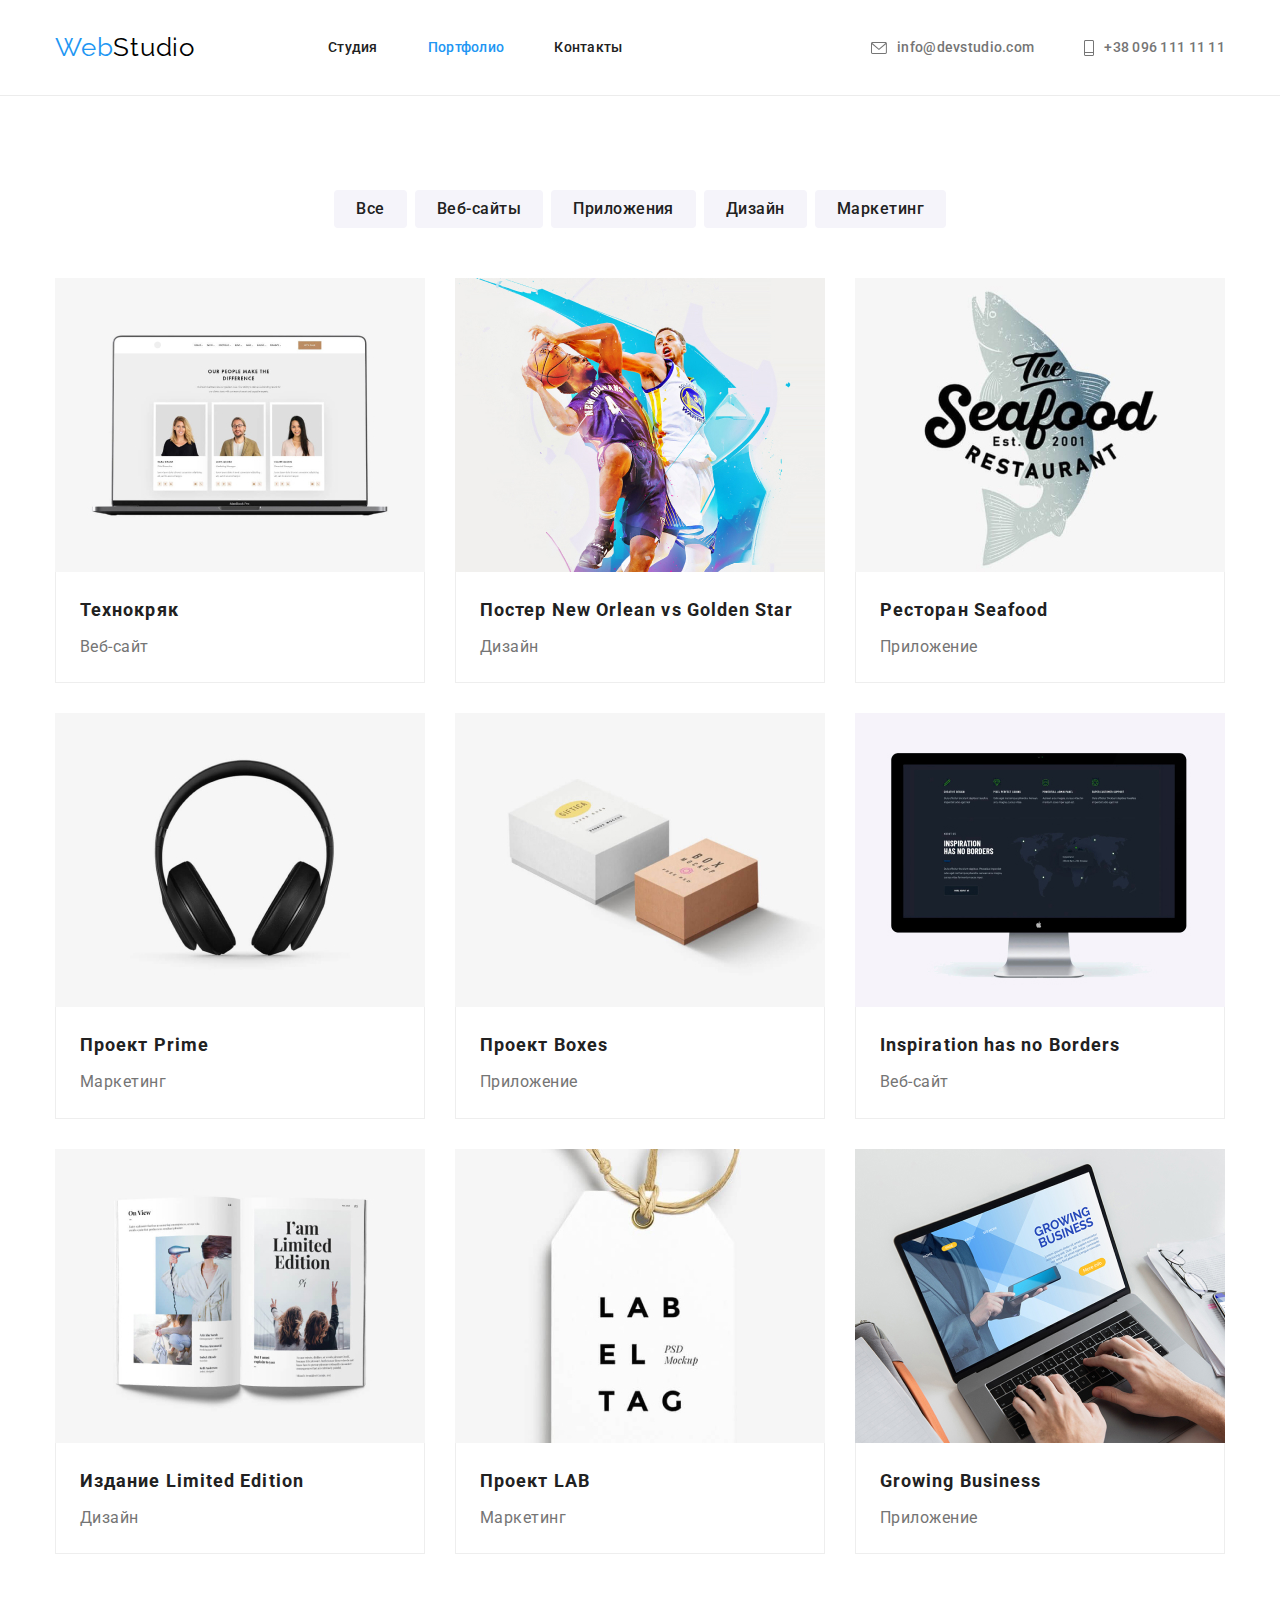
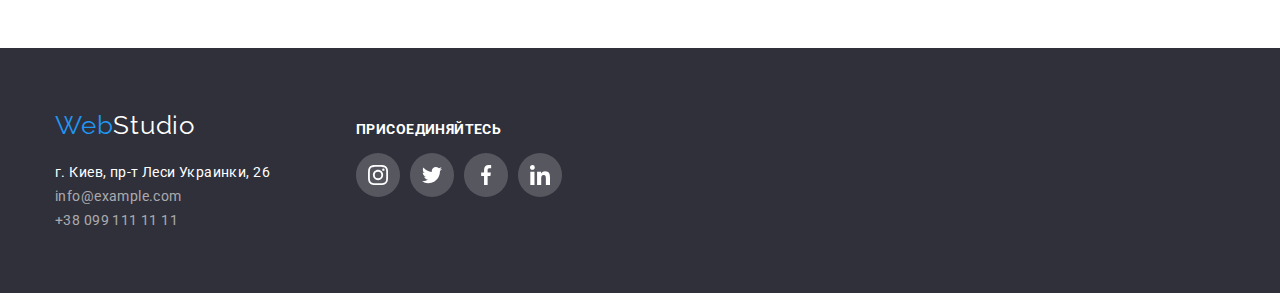
==== portfolio.html @ 1cca9ac5 "modal" ====
<!DOCTYPE html>
<html lang="ru">
    <head>
        <meta charset="utf-8"/>
        <meta name="description" content="Эффективные решения для вашего бизнеса"/>
        <title>Web Studio</title>
        <link rel="preconnect" href="https://fonts.googleapis.com">
        <link rel="preconnect" href="https://fonts.gstatic.com" crossorigin>
        <link href="https://fonts.googleapis.com/css2?family=Raleway:wght@700&family=Roboto:wght@400;500;700;900&display=swap" rel="stylesheet">
        <link rel="stylesheet" href="https://cdnjs.cloudflare.com/ajax/libs/modern-normalize/1.1.0/modern-normalize.min.css">
        <link rel="stylesheet" href="./css/style.css">
    </head>

    <body class="body">
      <!-- Шапка сторінки -->
      <header class="page-header"> 
        <div class="container main-nav">
        <a href="/index.html"class="logo link">Web<span class="black-color">Studio</span></a>  
        <nav> 
          <ul class="site-nav list">
            <li class="item"><a href="./index.html" class="link">Студия</a></li>
            <li class="item"><a href="./portfolio.html" class="link current">Портфолио</a></li>
            <li class="item"><a href=""class="link">Контакты</a></li>
          </ul>
        </nav>
        <ul class="header-info list"> 
            <li class="item">
                <a href="mailto:info@devstudio.com" class="info-link link">
                  <svg class="item-icon" width="16px" height="12px">
                  <use href="./img/sprite.svg#icon-mail"></use>   
                </svg><span>info@devstudio.com</span></a>
            </li>

            <li class="item">
                <a href="tel:+380961111111" class="info-link link">
                  <svg class="item-icon" width="10px" height="16px">
                  <use href="./img/sprite.svg#icon-phone"></use>   
                </svg><span>+38 096 111 11 11</span></a>
            </li>
        </ul>  
      </div>
    </header>
      
      <!-- Унікальний контент сторінки -->
      <main>
        
        <section class="portfolio-section"> 
        <div class="container">
          <ul class="portfolio-nav list">
            <li class="nav-button"><button type="button" class="secondary-button">Все</button></li>
            <li class="nav-button"><button type="button" class="secondary-button">Веб-сайты</button></li>
            <li class="nav-button"><button type="button" class="secondary-button">Приложения</button></li>
            <li class="nav-button"><button type="button" class="secondary-button">Дизайн</button></li>
            <li class="nav-button"><button type="button" class="secondary-button">Маркетинг</button></li>
        </ul>

        <ul class="portfolio-items list">
          <li class="portfolio-card">
            <a href="" class="portfolio-link">
              <img src="./img/techno.jpg" alt="открытый ноутбук, на экране которого изображен сайт" width="370" height="294">
             <div class="card-text">
              <h2 class="item-name">Технокряк</h3>
              <p class="item-description">Веб-сайт</p>
            </div>
            </a>
              
          </li>

          <li class="portfolio-card">
            <a href="" class="portfolio-link">
              <img src="./img/poster.jpg" alt="постер, на котором два человека в спортивной форме борются за баскетбольный мяч" width="370" height="294">
              <div class="card-text">
                <h2 class="item-name">Постер<span lang="en"> New Orlean vs Golden Star</span></h3>
                <p class="item-description">Дизайн</p>
            </div>
            </a> 
          </li>

          <li class="portfolio-card">
            <a href="" class="portfolio-link">
              <img src="./img/restaurant.jpg" alt="логотип ресторана морской пищи в форме надписи на фоне рыбы" width="370" height="294">
              <div class="card-text">
                <h2 class="item-name">Ресторан<span lang="en"> Seafood</span></h3>
                <p class="item-description">Приложение</p>
              </div>
            </a>
          </li>

          <li class="portfolio-card">
            <a href="" class="portfolio-link">
              <img src="./img/headset.jpg" alt="большие черные наушники" width="370" height="294">
              <div class="card-text">
                <h2 class="item-name">Проект<span lang="en"> Prime</span></h3>
                <p class="item-description">Маркетинг</p>
            </div>
            </a>
          </li>

          <li class="portfolio-card">
            <a href="" class="portfolio-link">
              <img src="./img/boxes.jpg" alt="две коробки, одна большая в белом цвете, вторая меньше коричневая" width="370" height="294">
              <div class="card-text">
                <h2 class="item-name">Проект<span lang="en"> Boxes</span></h3>
                <p class="item-description">Приложение</p>
            </div>
            </a>
          </li>

          <li class="portfolio-card">
            <a href="" class="portfolio-link">
              <img src="./img/web-computer.jpg" alt="монитор компьютера, на котором запечатлен сайт на темном фоне" width="370" height="294">
              <div class="card-text">
                <h2 class="item-name"><span lang="en">Inspiration has no Borders</span></h3>
                <p class="item-description">Веб-сайт</p>
            </div>
            </a>
          </li>

          <li class="portfolio-card">
            <a href="" class="portfolio-link">
              <img src="./img/book.jpg" alt="книга, иллюстрированная картинками и текстом" width="370" height="294">
              <div class="card-text">
                <h2 class="item-name">Издание<span lang="en"> Limited Edition</span></h3>
                <p class="item-description">Дизайн</p>
            </div>
            </a> 
          </li>

          <li class="portfolio-card">
            <a href="" class="portfolio-link">
              <img src="./img/label.jpg" alt="белый брелок с надписью" width="370" height="294">
              <div class="card-text">
                <h2 class="item-name">Проект<span lang="en"> LAB</span></h3>
                <p class="item-description">Маркетинг</p>
            </div>
            </a>  
          </li>

          <li class="portfolio-card">
            <a href="" class="portfolio-link">
              <img src="./img/laptop.jpg" alt="открытый ноутбук, на котором человеческие руки печатают" width="370" height="294">
              <div class="card-text">
                <h2 class="item-name"><span lang="en">Growing Business</span></h3>
                <p class="item-description">Приложение</p>
            </div>
            </a>
          </li>
      </ul> 
    </div>
   </section>
    </main>

         <!--Підвал сторінки -->
         <footer class="footer">
          <div class="container footer-container">
            <div class="address-container"> 
              <a href="/index.html"class="logo link">Web<span class="white-color">Studio</span></a>
             <address>
                <ul class="address list">
                    <li><a href=""class="physical-address link">г. Киев, пр-т Леси Украинки, 26</a></li> 
                    <li><a href="info@example.com" class="info link">info@example.com</a></li>
                    <li><a href="tel:+380991111111" class="info link">+38 099 111 11 11</a></li>  
                </ul>
             </address>
            </div>
             
             <div class="join container">
               <h3 class="join-title">Присоединяйтесь</h3>
               <ul class="join-icon-list">
                 <li class="join-icon-item">
                   <a href="" class="join-icon-item">
                     <svg width="20px" height="20px">
                       <use href="./img/sprite.svg#icon-instagram"></use>   
                     </svg>
                   </a>
                  </li>
   
                  <li class="join-icon-item">
                    <a href="" class="join-icon-item">
                     <svg  width="20px" height="20px">
                       <use href="./img/sprite.svg#icon-twitter"></use>   
                     </svg>
                    </a>
                  </li>
   
                  <li class="join-icon-item">
                    <a href="" class="join-icon-item">
                     <svg width="20px" height="20px">
                       <use href="./img/sprite.svg#icon-facebook"></use>   
                     </svg>
                    </a>
                  </li>
   
                  <li class="join-icon-item">
                    <a href="" class="join-icon-item"> 
                     <svg width="20px" height="20px">
                       <use href="./img/sprite.svg#icon-linkedin"></use>   
                     </svg>
                    </a>
                  </li>
                </ul>  
               </li>
               </ul>
              </div>

          </div>

      </footer>

 </body>
  
</html>
---- css/style.css ----
:root {
    --primary-text-color: #212121;
    --paragraph-text-color: #757575;
    --accent-color: #2196F3;
    --body-background-color: #FFFFFF;
    --logo-black-color: #000000;
    --footor-background-color: #2F303A;
    --team-background-color: #F5F4FA;
    --footer-info-color: rgba(255, 255, 255, 0.6);
    --primary-button-shadow: 0px 4px 4px rgba(0, 0, 0, 0.15);
    --team-card-shadow: 0px 1px 3px rgba(0, 0, 0, 0.12), 0px 1px 1px rgba(0, 0, 0, 0.14), 0px 2px 1px rgba(0, 0, 0, 0.2);
    --portfolio-card-shadow: 0px 1px 1px rgba(0, 0, 0, 0.12), 0px 4px 4px rgba(0, 0, 0, 0.06), 1px 4px 6px rgba(0, 0, 0, 0.16);
    --secondary-button-shadow: 0px 3px 1px rgba(0, 0, 0, 0.1), 0px 1px 2px rgba(0, 0, 0, 0.08), 0px 2px 2px rgba(0, 0, 0, 0.12);
    --card-border-color: 1px solid #EEEEEE;
    --icon-color: #AFB1B8;
    --icon-background-color: rgba(255, 255, 255, 0.1);
    --header-border-color: 1px solid #ECECEC;
}

*, 
*::before,
*::after {
    box-sizing: border-box;
}

.body {
    background-color: var(--body-background-color);
    color: var(--primary-text-color);
    font-family: 'Roboto', 'Arial', sans-serif;
 }
 .container {
     width: 1200px;
     padding-left: 15px;
     padding-right: 15px;
     margin: 0 auto;
 }
 .list {
     list-style: none;
     margin-top: 0;
     margin-bottom: 0;
 }
 .link {
     text-decoration: none;
 }
 /* Шапка сторінки */
 
 /* Лого хедер */
 .page-header {
    border-bottom: var(--header-border-color);
 }
 .page-header .main-nav {
     display: flex;
     align-items: center;
     padding-top: 32px;
     padding-bottom: 32px;
 }
 .logo {
     color: var(--accent-color);
     font-family: 'Raleway', 'Arial', sans-serif;
     font-size: 26px;
     line-height: 1.2;
     letter-spacing: 0.03em;  
 }
 .logo .black-color {
     color: var(--logo-black-color);  
     display: inline-block; 
 }
 .logo:hover,
 .logo:focus {
     color: var(--accent-color);
 }
 
 /* Навігація */
 .site-nav {
     font-weight: 500;
     font-size: 14px;
     line-height: 1.1;
     letter-spacing: 0.02em;
 
     display: flex;
     margin-left: 93px;
 }
 .site-nav .item:not(:last-child),
 .header-info .item:not(:last-child){
     margin-right: 50px;
 }
 .site-nav .link {
     color: var(--primary-text-color);
     display: block;
 }
 .site-nav .link:hover,
 .site-nav .link:focus {
     color: var(--accent-color);
 }
 .site-nav .link.current{
     color: var(--accent-color);
 }
 .header-info {
     font-weight: 500;
     font-size: 14px;
     line-height: 1.1;
     letter-spacing: 0.02em;
 
     padding: 0;
     margin-left: auto;
     display: flex;
     align-items: center;
 }
 .info-link {
     color: var(--paragraph-text-color);
     display: flex;
     align-items: center;
 }
 .info-link:hover,
 .info-link:focus {
     color: var(--accent-color);
 }
 .item {
     color: var(--paragraph-text-color);
     display: flex;
     align-items: center;
 }
 .item:hover,
 .item-focus {
     color: var(--accent-color);
 }
 .item-icon {
  fill: currentColor;
  margin-right: 10px;
 }
 
 /* Унікальний контент сторінки */
 
 /* Секція перша */
 
 .main-section {
     background-color: var(--footor-background-color);
     color: var(--body-background-color);
     margin-top: 0;
     padding: 200px 0;
     text-align: center;
 
     background-image: linear-gradient(
        to right, 
        rgba(47, 48, 58, 0.4),
        rgba(47, 48, 58, 0.4)
      ),
        url(../img/hero.jpg);
    
     background-repeat: no-repeat;
     background-position: center;
     background-size: 1600px;
 }
 .main-title {
     font-weight: 900;
     font-size: 44px;
     line-height: 1.2;
     letter-spacing: 0.06em;
     text-transform: uppercase;
     
     margin: 0 auto 30px auto;
     width: 696px;
 }
 /* Кнопка */
 .primary-button {
     background-color: var(--accent-color);
     color: var(--body-background-color);
     font-family: inherit;
     font-size: 16px;
     line-height: 1.9;
     letter-spacing: 0.06em;
 
     box-shadow: var(--primary-button-shadow);
     border: none;
     border-radius: 4px; 
     padding: 10px 32px;
     min-width: 200px;
     text-align: center;
     margin-top: 0;
     cursor: pointer;
 }
 
 /* Секція друга */
 .secondary-section .container .advantages {
     display: flex;
     justify-content: space-between;
 }
 .secondary-section {
     padding: 94px 0 47px 0;
 }
 .advantages {
     padding-left: 0;
     padding-right: 0;
 }
 .adwantage-item {
     max-width: 270px;
     padding-left: 0;
     padding-right: 0;
     margin-left: 0;
     margin-right: 0;   
 }
 .advantage-icon-group {
     background-color: var(--team-background-color);
     color: currentColor;
     width: 270px;
     height: 120px;   
     border-radius: 4px;
    
     display: flex;
     justify-content: center;
     align-items: center;
     margin-bottom: 30px; 
     padding: 0;
 }
 .satellite-icon {
     text-align: center;
     justify-content: center; 
 }
 .advantage {
     font-size: 14px;
     line-height: 1.1;
     letter-spacing: 0.03em;
     text-transform: uppercase;
 
     margin-top: 0;
     margin-bottom: 10px;
 }
 .specific-advantage {
     color: var(--paragraph-text-color);
     font-size: 14px;
     line-height: 1.7;
     letter-spacing: 0.03em;
 
     margin-top: 0;
     max-width: 270px;
 }
 
 /* Секція третя */
 .third-section {
    padding: 47px 0 94px 0;
 }
 .secondary-title {
     font-size: 36px;
     line-height: 1.2;
     text-align: center;
     letter-spacing: 0.03em;
     
     margin-top: 0;
     margin-bottom: 50px;
 }
 .work {
     display: flex;
     justify-content: space-between;
     padding-left: 0;
     padding-right: 0;
 }
 
 /* Секція четверта */
 .team-section {
     background-color: var(--team-background-color);
     padding: 94px 0;
 }
 
 .team {
     display: flex;
     justify-content: space-between;
 }
 .team-card {
     text-align: center;
 
     box-shadow: var(--team-card-shadow);
     border-radius: 0px 0px 4px 4px;
 }
 .employee-name {
     font-weight: 500;
     font-size: 16px;
     line-height: 1.2;
     letter-spacing: 0.03em;
 
     margin-top: 30px;
     margin-bottom: 10px;
 }
 .team-specialty {
     font-size: 16px;
     line-height: 1.2;
     letter-spacing: 0.03em;
     color: var(--paragraph-text-color);
 
     margin-top: 0;
     margin-bottom: 16px;
 }
 /* Іконки четверта секція */

.team-icon-list {
    list-style: none;
    padding-left: 32px;
    padding-right: 32px;
    margin-bottom: 30px;

    display: flex;
    justify-content: center;
    align-items: center;
}
.team-icon-item {
    width: 44px;
    height: 44px;
    display: flex;
    justify-content: center;
    align-items: center;
    border-radius: 50%; 
    fill: var(--icon-color);
}
.team-icon-item:not(:last-child){
    margin-right: 10px;
}
.team-icon-item:hover,
.team-icon-item:focus {
    background-color: var(--accent-color);
    fill: var(--body-background-color);
}

/* П'ята секція + іконки */
.clients-section {
    padding-top: 94px;
}
.clients-logo-list {
    list-style: none;
    display: flex;
    justify-content: space-between;
    align-items: center;
    padding-bottom: 94px; 
}
.clients-logo-item {
    width: 170px;
    height: 92px;
    border: 1px solid var(--icon-color);
    border-radius: 4px;
    fill: var(--icon-color);

    display: flex;
    justify-content: center;
    align-items: center;
}
.clients-logo-item .link {
    border: none;
}
.clients-logo-item:hover,
.clients-logo-item:focus {
   fill: var(--accent-color);
   border-color: var(--accent-color); 
}


 /* Підвал сторінки */
 .footer {
     background-color: var(--footor-background-color);
     
     padding: 60px 0;
     margin-top: 0;
     margin-bottom: 0;
 }

 .footer-container {
     display: flex;
     align-items: baseline;
 }
 .address-container {
     margin-right: 70px;
 }
 /* Лого футер */
 
 .logo .link {
     margin-left: 215px;
 }
 .white-color {
     color: var(--body-background-color);
 }
 .logo > .white-color {
     display: inline-block;
     margin-bottom: 20px;
 }
 .address {
     font-style: normal;
     font-size: 14px;
     line-height: 1.7;
     letter-spacing: 0.03em;
 
     padding: 0;
     width: 231px;
 }
 .physical-address {
     color: var(--body-background-color);
     margin-top: 0;
     margin-bottom: 9px;
 }
 .address .info {
     color: var(--footer-info-color);
     margin-top: 0;
     margin-bottom: 9px;
 }
 .address .link:hover,
 .address .link:focus {
     color: var(--accent-color);
 }
.join {
    padding-left: 0;
}
.join-title {
    font-size: 14px;
    line-height: 1.1;
    letter-spacing: 0.03em;
    text-transform: uppercase;
    color: var(--body-background-color); 
}
.join-icon-list {
    list-style: none;
    display: flex;
    align-items: center;
    padding-left: 0;
}
.join-icon-item {
    width: 44px;
    height: 44px;
    display: flex;
    justify-content: center;
    align-items: center;
    border-radius: 50%; 
    fill: var(--body-background-color);
    background-color: var(--icon-background-color);
}
.join-icon-item:not(:last-child){
    margin-right: 10px;
}
.join-icon-item:hover,
.join-icon-item:focus {
  background-color: var(--accent-color);
    fill: var(--body-background-color);  
} 


/* Модальне вікно */

.backdrop {
    position: fixed;
    top: 0;
    left: 0;
    width: 100%;
    height: 100%;
    background-color: rgba(0, 0, 0, 0.2);;
}
  .modal {
    position: absolute;
    top: 50%;
    left: 50%;
    transform: translate(-50%, -50%);

    width: 528px; 
    height: 581px;
    background: #FFFFFF;
    box-shadow: 0px 1px 3px rgba(0, 0, 0, 0.12), 0px 1px 1px rgba(0, 0, 0, 0.14), 0px 2px 1px rgba(0, 0, 0, 0.2);
    border-radius: 4px; 
  }

     



 /* Портфоліо */
.portfolio-section {
   padding: 94px 0; 
}
.portfolio-nav {
    display: flex;
    justify-content: center;
    margin-bottom: 50px;
    padding-left: 0;
}
/* Кнопки у портфоліо */
.secondary-button{
   background: var(--team-background-color);
   color: var(--primary-text-color);
   font-weight: 500;
   font-size: 16px;
   line-height: 1.6;
   text-align: center;
   letter-spacing: 0.03em;

   min-width: 73px;
   border-radius: 4px;
   border: transparent;
  
   padding: 6px 22px;
   margin-top: 0;
   cursor: pointer;    
}
.nav-button:not(:last-child) {
   margin-right: 8px;
}
.secondary-button:hover,
.secondary-button:focus {
   background: var(--accent-color);
   color: var(--body-background-color);
   box-shadow: var(--secondary-button-shadow);
}
.portfolio-items {
   display: flex;
   flex-wrap: wrap;
  
   padding-right: 0;
   padding-left: 0;
}
.portfolio-card:not(:nth-child(-n+3) ) {
  margin-top: 30px;
}
.portfolio-card:not(:nth-child(3n)) {
  margin-right: 30px;
}
.portfolio-link {
    text-decoration: none;
    display: block;
}
.portfolio-link:hover,
.portfolio-link:focus {
    box-shadow: var(--portfolio-card-shadow);
}
.card-text {
   margin-left: 0;
   margin-right: 0;
   padding-left: 0;
   padding-right: 0;
   width: 370px;
   box-sizing: border-box;
   border-top: none;
   border-left: var(--card-border-color);
   border-right: var(--card-border-color);
   border-bottom: var(--card-border-color);
}
img {
   display: block;
}
.item-name {
   font-size: 18px;
   line-height: 2.0;
   letter-spacing: 0.06em;

   padding: 20px 24px 4px;
   margin-top: 0;
   margin-bottom: 0;
   min-width: 322px;
   color: var(--primary-text-color);
}
.item-description {
   color: var(--paragraph-text-color);
   font-size: 16px;
   line-height: 1.9;
   letter-spacing: 0.03em;

   padding: 0 24px 20px ;
   margin-top: 0;
   margin-bottom: 0;
   min-width: 322px;
}
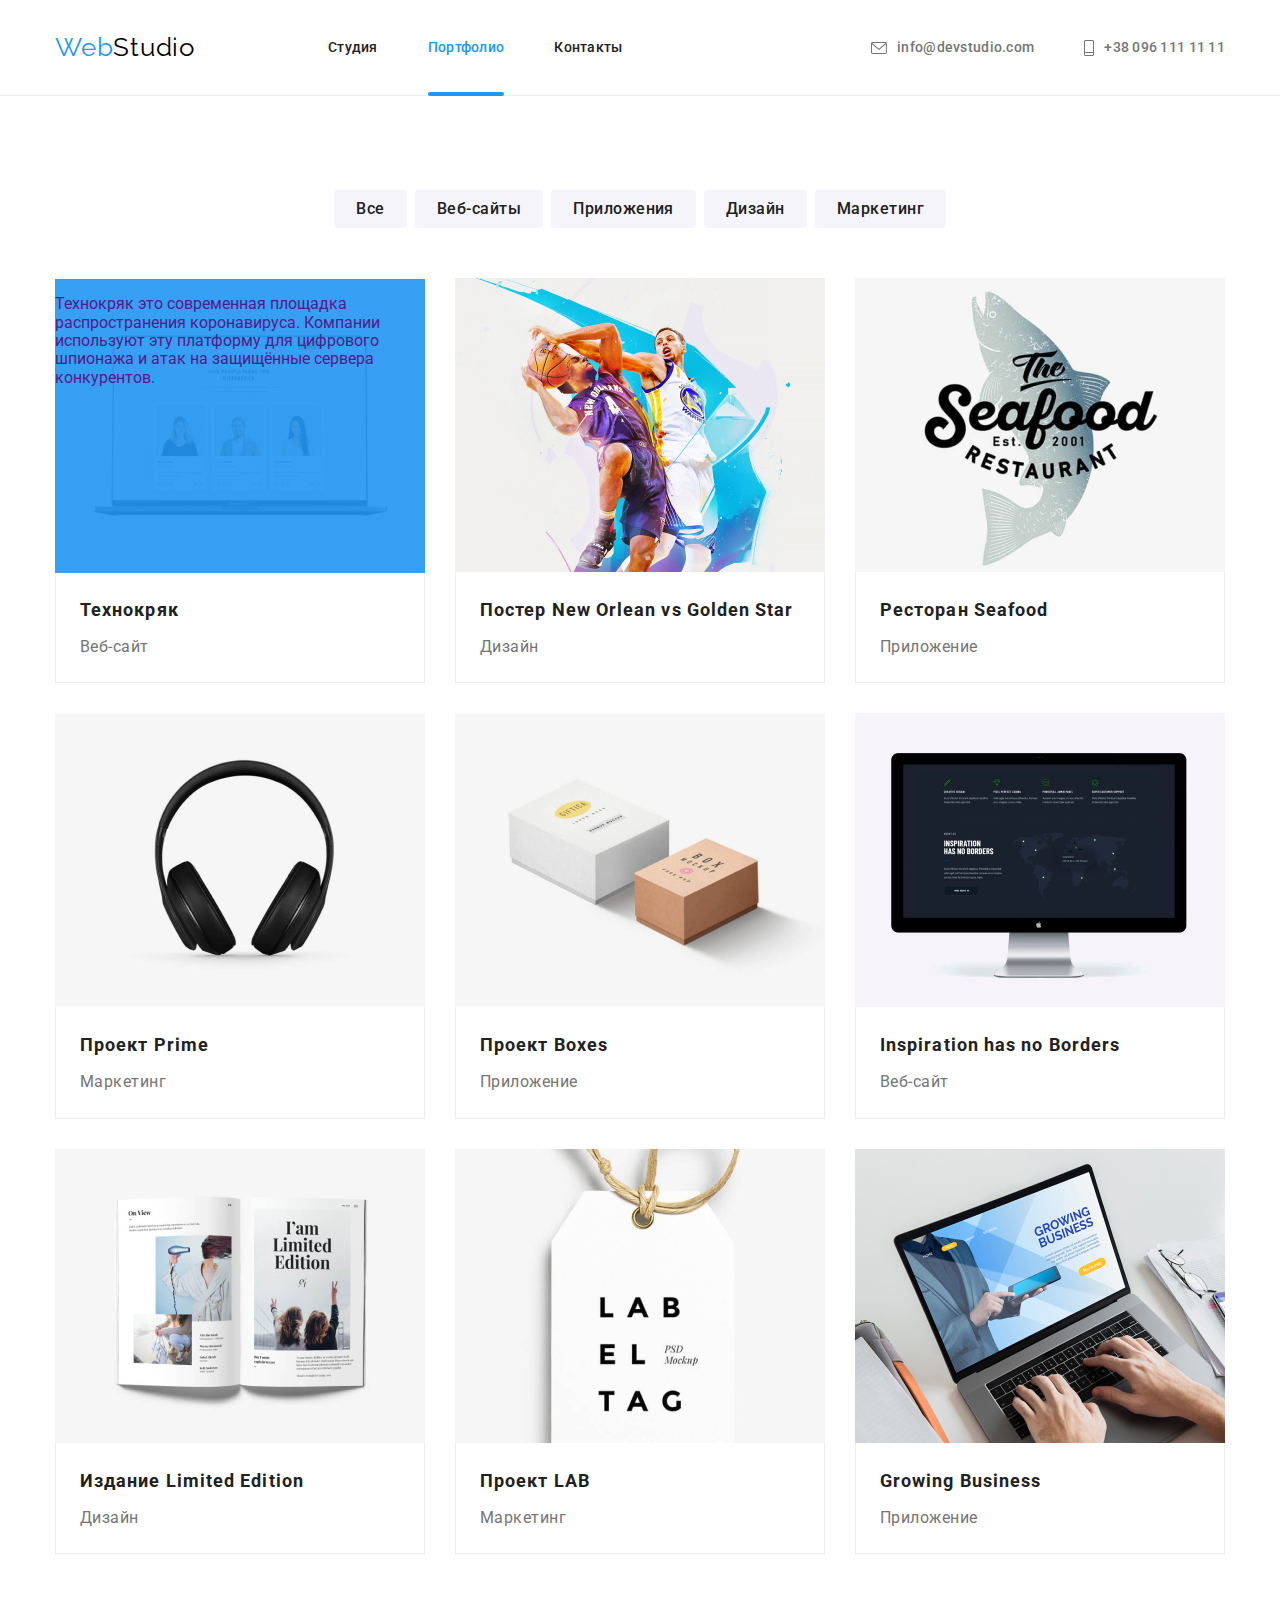
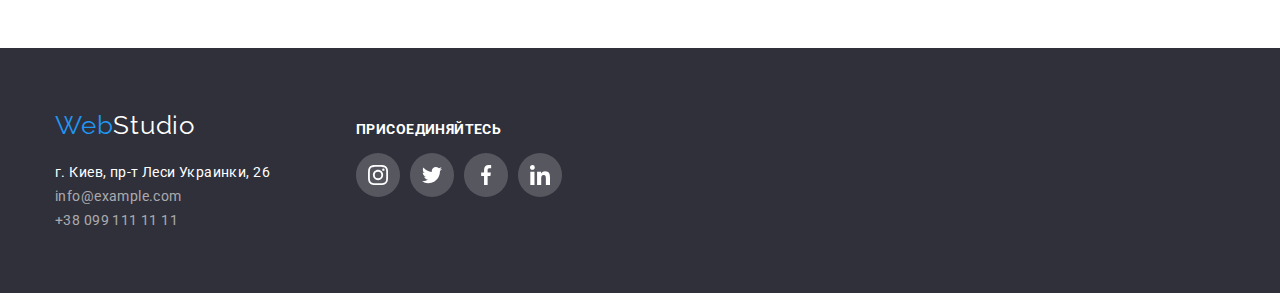
==== commit 6688cb3d: "portfolio" ====
--- a/portfolio.html
+++ b/portfolio.html
@@ -56,14 +56,18 @@
 
         <ul class="portfolio-items list">
           <li class="portfolio-card">
-            <a href="" class="portfolio-link">
+              <a href="" class="portfolio-link">
               <img src="./img/techno.jpg" alt="открытый ноутбук, на экране которого изображен сайт" width="370" height="294">
-             <div class="card-text">
+              <div class="card-text">
               <h2 class="item-name">Технокряк</h3>
               <p class="item-description">Веб-сайт</p>
             </div>
-            </a>
-              
+            <div class="overlay-portfolio">
+              <p class="overlay-text-portfolio">
+                Технокряк это современная площадка распространения коронавируса. Компании используют эту платформу для цифрового шпионажа и атак на защищённые сервера конкурентов.
+              </p>
+            </div>
+            </a>
           </li>
 
           <li class="portfolio-card">
--- a/css/style.css
+++ b/css/style.css
@@ -15,6 +15,7 @@
     --icon-color: #AFB1B8;
     --icon-background-color: rgba(255, 255, 255, 0.1);
     --header-border-color: 1px solid #ECECEC;
+    --timing-function: cubic-bezier(0.4, 0, 0.2, 1)
 }
 
 *, 
@@ -94,6 +95,20 @@
  }
  .site-nav .link.current{
      color: var(--accent-color);
+ }
+ .link.current {
+    position: relative;
+ }
+ .link.current::after{
+    content: "";
+    display: block;
+    width: 100%;
+    height: 4px;
+    background: #2196F3;
+    border-radius: 2px;
+    position: absolute;
+    bottom: -41px;
+
  }
  .header-info {
      font-weight: 500;
@@ -254,6 +269,30 @@
      padding-left: 0;
      padding-right: 0;
  }
+ .work-item {
+     position: relative;
+ }
+ .overlay {
+     width: 370px;
+     height: 70px;
+     position: absolute;
+     background-image: linear-gradient(
+         to right,
+        rgba(47, 48, 58, 0.8),
+        rgba(47, 48, 58, 0.8)
+     );
+     bottom: 0;
+ }
+ .overlay-text {
+    text-transform: uppercase;
+    color: #FFFFFF;
+    font-size: 14px;
+    line-height: 1.14;
+    text-align: center;
+    letter-spacing: 0.03em;
+    padding: 27px 82px;
+    margin: 0;
+ }
  
  /* Секція четверта */
  .team-section {
@@ -448,6 +487,10 @@
     height: 100%;
     background-color: rgba(0, 0, 0, 0.2);;
 }
+.backdrop.is-hidden {
+    opacity: 0;
+    pointer-events: none;
+}
   .modal {
     position: absolute;
     top: 50%;
@@ -459,9 +502,30 @@
     background: #FFFFFF;
     box-shadow: 0px 1px 3px rgba(0, 0, 0, 0.12), 0px 1px 1px rgba(0, 0, 0, 0.14), 0px 2px 1px rgba(0, 0, 0, 0.2);
     border-radius: 4px; 
+
+    opacity: 1;
   }
 
-     
+  .close-button {
+      width: 30px;
+      height: 30px;
+      border-radius: 50%;
+      display: flex;
+      justify-content: center;
+      align-items: center;
+
+      background: #FFFFFF;
+      border: 1px solid rgba(0, 0, 0, 0.1);
+      box-sizing: border-box;
+
+      cursor: pointer;
+      padding: 0;  
+}
+  
+  .modal > .close-button {
+        margin-top: 8px;
+        margin-left: 490px;
+    } 
 
 
 
@@ -514,6 +578,9 @@
 }
 .portfolio-card:not(:nth-child(3n)) {
   margin-right: 30px;
+}
+.portfolio-card {
+    position: relative;
 }
 .portfolio-link {
     text-decoration: none;
@@ -559,4 +626,15 @@
    margin-top: 0;
    margin-bottom: 0;
    min-width: 322px;
+}
+.overlay-portfolio {
+    position: absolute;
+    width: 370px;
+    height: 294px;
+    background-image: linear-gradient(
+        to right,
+        rgba(33, 150, 243, 0.9),
+        rgba(33, 150, 243, 0.9)
+    );
+    bottom: 110px; 
 }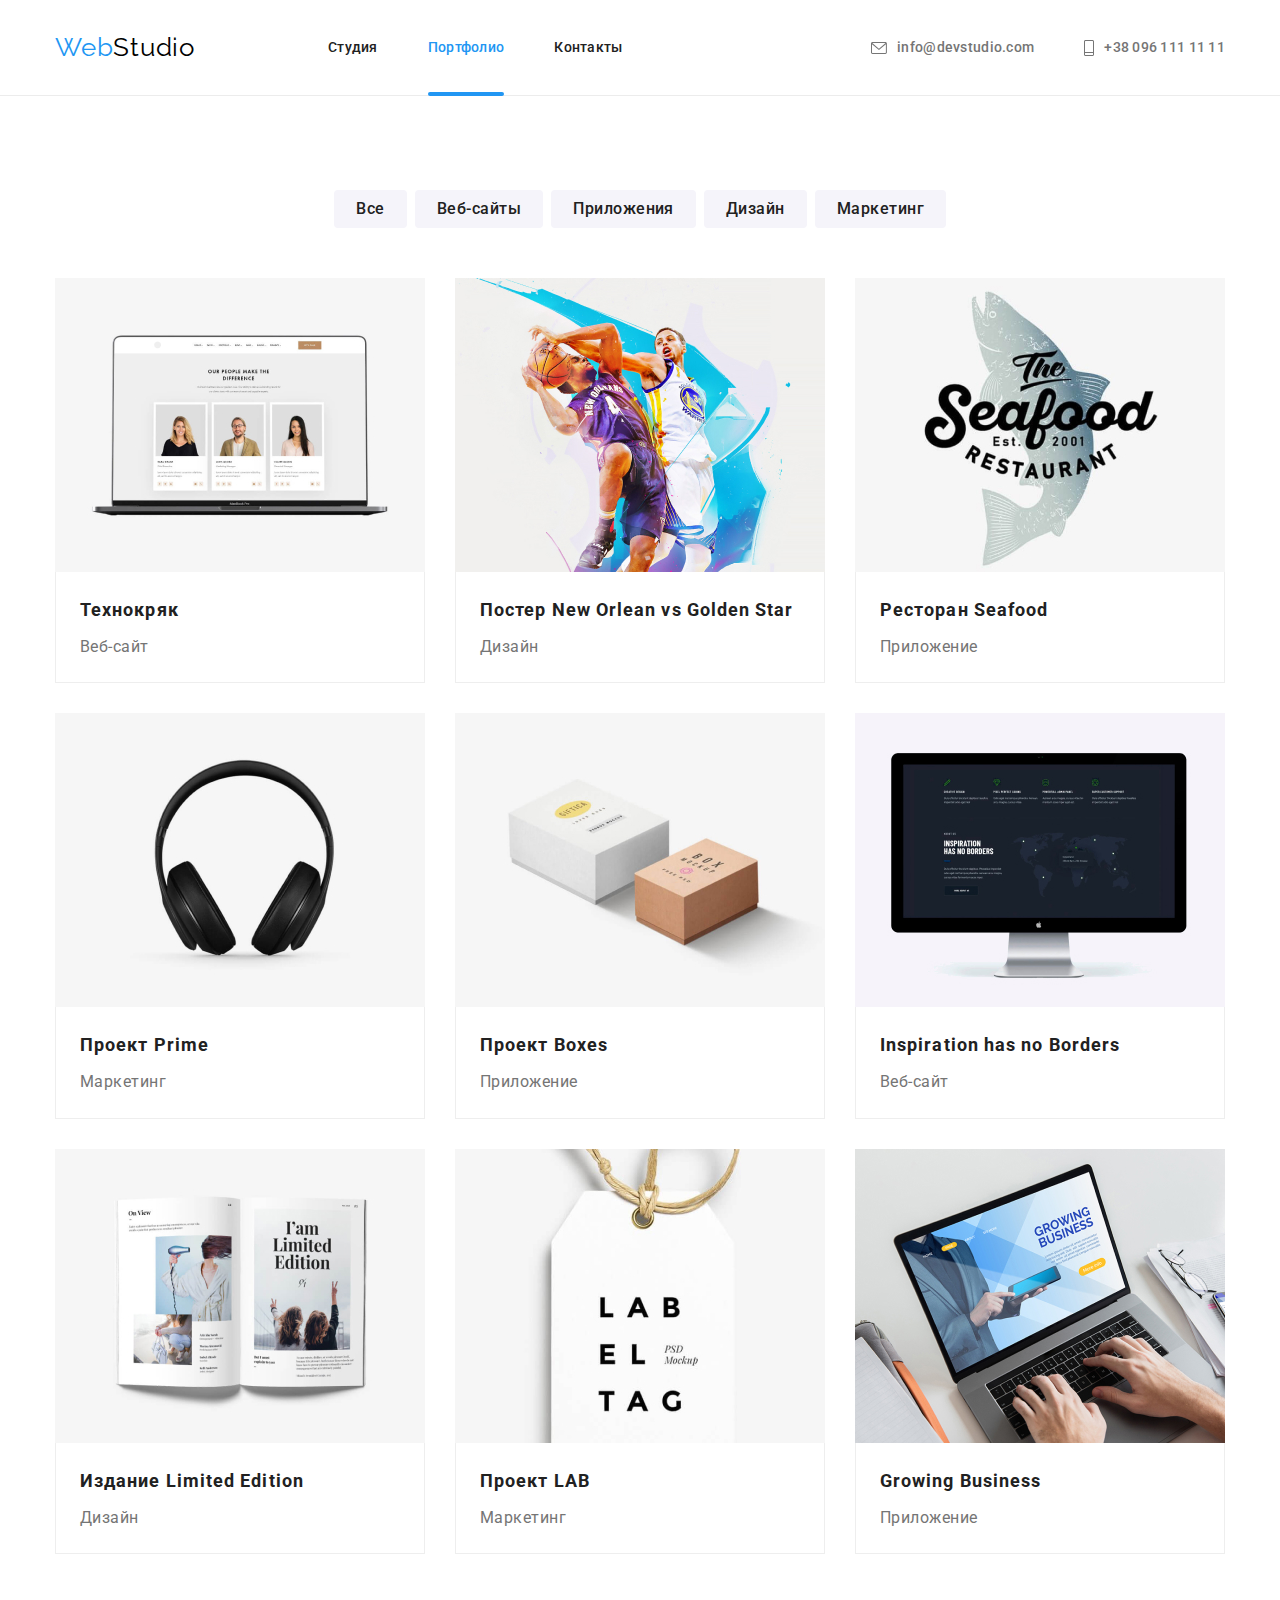
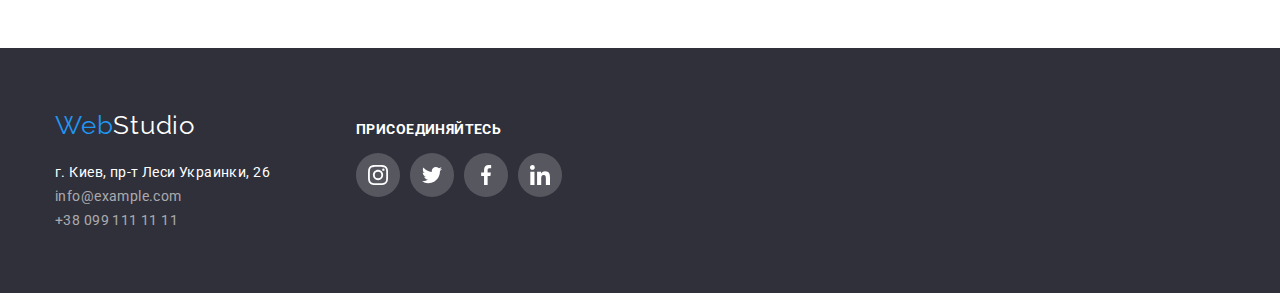
==== commit 8589c3b2: "portfolio overlay" ====
--- a/portfolio.html
+++ b/portfolio.html
@@ -57,32 +57,48 @@
         <ul class="portfolio-items list">
           <li class="portfolio-card">
               <a href="" class="portfolio-link">
-              <img src="./img/techno.jpg" alt="открытый ноутбук, на экране которого изображен сайт" width="370" height="294">
-              <div class="card-text">
-              <h2 class="item-name">Технокряк</h3>
-              <p class="item-description">Веб-сайт</p>
-            </div>
-            <div class="overlay-portfolio">
-              <p class="overlay-text-portfolio">
-                Технокряк это современная площадка распространения коронавируса. Компании используют эту платформу для цифрового шпионажа и атак на защищённые сервера конкурентов.
-              </p>
-            </div>
-            </a>
-          </li>
-
-          <li class="portfolio-card">
-            <a href="" class="portfolio-link">
-              <img src="./img/poster.jpg" alt="постер, на котором два человека в спортивной форме борются за баскетбольный мяч" width="370" height="294">
-              <div class="card-text">
-                <h2 class="item-name">Постер<span lang="en"> New Orlean vs Golden Star</span></h3>
-                <p class="item-description">Дизайн</p>
-            </div>
+                <div class="img-thumb">
+                   <img src="./img/techno.jpg" alt="открытый ноутбук, на экране которого изображен сайт" width="370" height="294">
+                   <div class="overlay-portfolio">
+                    <p class="overlay-text-portfolio">
+                     Технокряк это современная площадка распространения коронавируса. Компании используют эту платформу для цифрового шпионажа и атак на защищённые сервера конкурентов.
+                   </p>
+                   </div>
+               </div>
+                   <div class="card-text">
+                      <h2 class="item-name">Технокряк</h3>
+                      <p class="item-description">Веб-сайт</p>
+                   </div>   
+              </a>
+          </li>
+
+          <li class="portfolio-card">
+            <a href="" class="portfolio-link">
+              <div class="img-thumb">
+                 <img src="./img/poster.jpg" alt="постер, на котором два человека в спортивной форме борются за баскетбольный мяч" width="370" height="294">
+                 <div class="overlay-portfolio">
+                  <p class="overlay-text-portfolio">
+                   Технокряк это современная площадка распространения коронавируса. Компании используют эту платформу для цифрового шпионажа и атак на защищённые сервера конкурентов.
+                 </p>
+                 </div>
+                 </div>
+                 <div class="card-text">
+                    <h2 class="item-name">Постер<span lang="en"> New Orlean vs Golden Star</span></h3>
+                    <p class="item-description">Дизайн</p>
+                </div>
             </a> 
           </li>
 
           <li class="portfolio-card">
             <a href="" class="portfolio-link">
-              <img src="./img/restaurant.jpg" alt="логотип ресторана морской пищи в форме надписи на фоне рыбы" width="370" height="294">
+              <div class="img-thumb">
+                <img src="./img/restaurant.jpg" alt="логотип ресторана морской пищи в форме надписи на фоне рыбы" width="370" height="294">
+                <div class="overlay-portfolio">
+                  <p class="overlay-text-portfolio">
+                   Технокряк это современная площадка распространения коронавируса. Компании используют эту платформу для цифрового шпионажа и атак на защищённые сервера конкурентов.
+                 </p>
+                 </div>
+              </div>   
               <div class="card-text">
                 <h2 class="item-name">Ресторан<span lang="en"> Seafood</span></h3>
                 <p class="item-description">Приложение</p>
@@ -92,7 +108,14 @@
 
           <li class="portfolio-card">
             <a href="" class="portfolio-link">
-              <img src="./img/headset.jpg" alt="большие черные наушники" width="370" height="294">
+              <div class="img-thumb">
+                <img src="./img/headset.jpg" alt="большие черные наушники" width="370" height="294">
+                <div class="overlay-portfolio">
+                  <p class="overlay-text-portfolio">
+                   Технокряк это современная площадка распространения коронавируса. Компании используют эту платформу для цифрового шпионажа и атак на защищённые сервера конкурентов.
+                 </p>
+                 </div>
+              </div>
               <div class="card-text">
                 <h2 class="item-name">Проект<span lang="en"> Prime</span></h3>
                 <p class="item-description">Маркетинг</p>
@@ -102,7 +125,14 @@
 
           <li class="portfolio-card">
             <a href="" class="portfolio-link">
-              <img src="./img/boxes.jpg" alt="две коробки, одна большая в белом цвете, вторая меньше коричневая" width="370" height="294">
+              <div class="img-thumb">
+                <img src="./img/boxes.jpg" alt="две коробки, одна большая в белом цвете, вторая меньше коричневая" width="370" height="294">
+                <div class="overlay-portfolio">
+                  <p class="overlay-text-portfolio">
+                   Технокряк это современная площадка распространения коронавируса. Компании используют эту платформу для цифрового шпионажа и атак на защищённые сервера конкурентов.
+                 </p>
+                 </div>
+              </div>
               <div class="card-text">
                 <h2 class="item-name">Проект<span lang="en"> Boxes</span></h3>
                 <p class="item-description">Приложение</p>
@@ -112,7 +142,14 @@
 
           <li class="portfolio-card">
             <a href="" class="portfolio-link">
-              <img src="./img/web-computer.jpg" alt="монитор компьютера, на котором запечатлен сайт на темном фоне" width="370" height="294">
+              <div class="img-thumb">
+                <img src="./img/web-computer.jpg" alt="монитор компьютера, на котором запечатлен сайт на темном фоне" width="370" height="294">
+                <div class="overlay-portfolio">
+                  <p class="overlay-text-portfolio">
+                   Технокряк это современная площадка распространения коронавируса. Компании используют эту платформу для цифрового шпионажа и атак на защищённые сервера конкурентов.
+                 </p>
+                 </div>
+              </div>
               <div class="card-text">
                 <h2 class="item-name"><span lang="en">Inspiration has no Borders</span></h3>
                 <p class="item-description">Веб-сайт</p>
@@ -122,7 +159,14 @@
 
           <li class="portfolio-card">
             <a href="" class="portfolio-link">
-              <img src="./img/book.jpg" alt="книга, иллюстрированная картинками и текстом" width="370" height="294">
+              <div class="img-thumb">
+                <img src="./img/book.jpg" alt="книга, иллюстрированная картинками и текстом" width="370" height="294">
+                <div class="overlay-portfolio">
+                  <p class="overlay-text-portfolio">
+                   Технокряк это современная площадка распространения коронавируса. Компании используют эту платформу для цифрового шпионажа и атак на защищённые сервера конкурентов.
+                 </p>
+                 </div>
+              </div>
               <div class="card-text">
                 <h2 class="item-name">Издание<span lang="en"> Limited Edition</span></h3>
                 <p class="item-description">Дизайн</p>
@@ -132,7 +176,14 @@
 
           <li class="portfolio-card">
             <a href="" class="portfolio-link">
-              <img src="./img/label.jpg" alt="белый брелок с надписью" width="370" height="294">
+              <div class="img-thumb">
+                <img src="./img/label.jpg" alt="белый брелок с надписью" width="370" height="294">
+                <div class="overlay-portfolio">
+                  <p class="overlay-text-portfolio">
+                   Технокряк это современная площадка распространения коронавируса. Компании используют эту платформу для цифрового шпионажа и атак на защищённые сервера конкурентов.
+                 </p>
+                 </div>
+              </div>
               <div class="card-text">
                 <h2 class="item-name">Проект<span lang="en"> LAB</span></h3>
                 <p class="item-description">Маркетинг</p>
@@ -142,7 +193,14 @@
 
           <li class="portfolio-card">
             <a href="" class="portfolio-link">
-              <img src="./img/laptop.jpg" alt="открытый ноутбук, на котором человеческие руки печатают" width="370" height="294">
+              <div class="img-thumb">
+                <img src="./img/laptop.jpg" alt="открытый ноутбук, на котором человеческие руки печатают" width="370" height="294">
+                <div class="overlay-portfolio">
+                  <p class="overlay-text-portfolio">
+                   Технокряк это современная площадка распространения коронавируса. Компании используют эту платформу для цифрового шпионажа и атак на защищённые сервера конкурентов.
+                 </p>
+                 </div>
+              </div>
               <div class="card-text">
                 <h2 class="item-name"><span lang="en">Growing Business</span></h3>
                 <p class="item-description">Приложение</p>
--- a/css/style.css
+++ b/css/style.css
@@ -579,9 +579,7 @@
 .portfolio-card:not(:nth-child(3n)) {
   margin-right: 30px;
 }
-.portfolio-card {
-    position: relative;
-}
+
 .portfolio-link {
     text-decoration: none;
     display: block;
@@ -627,14 +625,36 @@
    margin-bottom: 0;
    min-width: 322px;
 }
+.img-thumb {
+    position: relative;
+    overflow: hidden;
+}
 .overlay-portfolio {
     position: absolute;
-    width: 370px;
-    height: 294px;
+    width: 100%;
+    height: 100%;
     background-image: linear-gradient(
         to right,
         rgba(33, 150, 243, 0.9),
         rgba(33, 150, 243, 0.9)
     );
-    bottom: 110px; 
-}+    opacity: 0;
+    
+    transition: transform 250ms var(--timing-function),
+    opasity 250ms var(--timing-function);
+}
+.overlay-text-portfolio {
+    padding: 63px 24px;
+    margin: 0;
+    font-style: normal;
+    font-weight: normal;
+    font-size: 18px;
+    line-height: 1.55;
+    letter-spacing: 0.03em;
+    color: #FFFFFF;
+}
+.portfolio-card:hover .overlay-portfolio,
+.portfolio-card:focus .overlay-portfolio {
+    opacity: 1;
+    transform: translateY(-100%);
+}
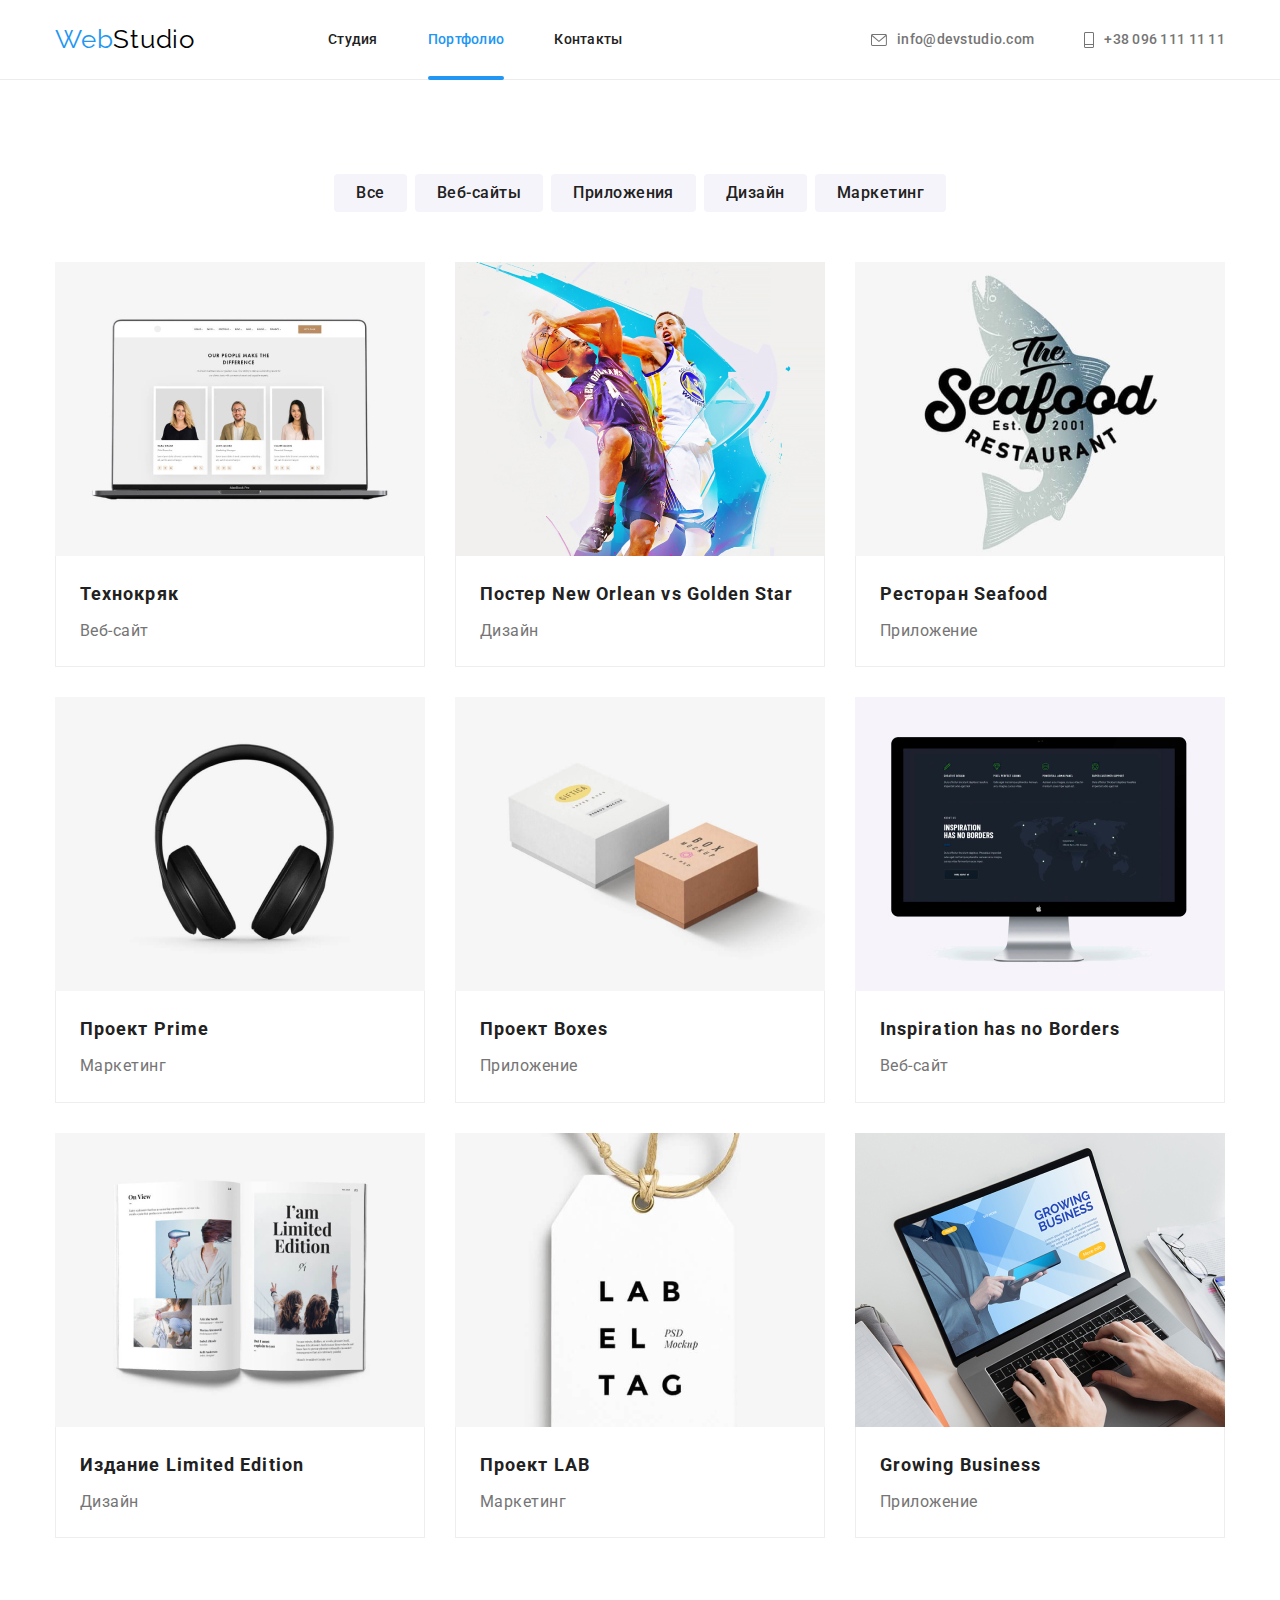
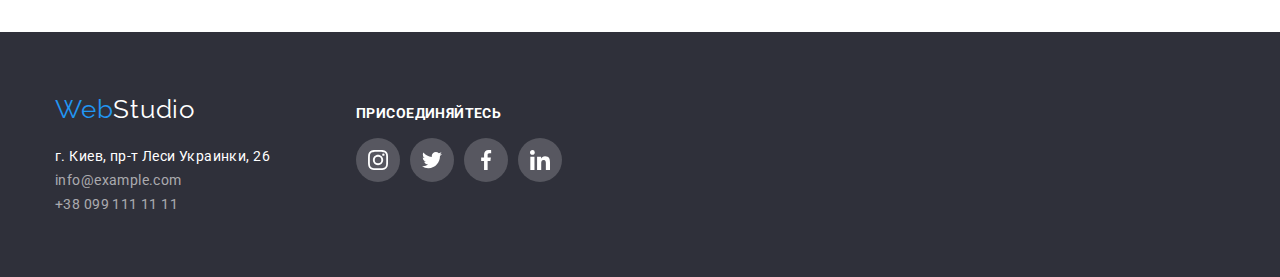
==== commit 9c4a0d2f: "last changes" ====
--- a/portfolio.html
+++ b/portfolio.html
@@ -65,10 +65,10 @@
                    </p>
                    </div>
                </div>
-                   <div class="card-text">
+                <div class="card-text">
                       <h2 class="item-name">Технокряк</h3>
                       <p class="item-description">Веб-сайт</p>
-                   </div>   
+                </div>   
               </a>
           </li>
 
--- a/css/style.css
+++ b/css/style.css
@@ -52,15 +52,14 @@
  .page-header .main-nav {
      display: flex;
      align-items: center;
-     padding-top: 32px;
-     padding-bottom: 32px;
  }
  .logo {
      color: var(--accent-color);
      font-family: 'Raleway', 'Arial', sans-serif;
      font-size: 26px;
      line-height: 1.2;
-     letter-spacing: 0.03em;  
+     letter-spacing: 0.03em;
+     transition: color 250ms var(--timing-function);  
  }
  .logo .black-color {
      color: var(--logo-black-color);  
@@ -88,13 +87,16 @@
  .site-nav .link {
      color: var(--primary-text-color);
      display: block;
+     transition: color 250ms var(--timing-function);
  }
  .site-nav .link:hover,
  .site-nav .link:focus {
      color: var(--accent-color);
+
  }
  .site-nav .link.current{
      color: var(--accent-color);
+     padding: 32px 0;
  }
  .link.current {
     position: relative;
@@ -104,10 +106,10 @@
     display: block;
     width: 100%;
     height: 4px;
-    background: #2196F3;
+    background: var(--accent-color);
     border-radius: 2px;
     position: absolute;
-    bottom: -41px;
+    bottom: -1px;
 
  }
  .header-info {
@@ -125,6 +127,7 @@
      color: var(--paragraph-text-color);
      display: flex;
      align-items: center;
+     transition: color 250ms var(--timing-function);
  }
  .info-link:hover,
  .info-link:focus {
@@ -285,7 +288,7 @@
  }
  .overlay-text {
     text-transform: uppercase;
-    color: #FFFFFF;
+    color: var(--body-background-color);
     font-size: 14px;
     line-height: 1.14;
     text-align: center;
@@ -348,6 +351,7 @@
     align-items: center;
     border-radius: 50%; 
     fill: var(--icon-color);
+    transition: fill 250ms var(--timing-function);
 }
 .team-icon-item:not(:last-child){
     margin-right: 10px;
@@ -369,7 +373,7 @@
     align-items: center;
     padding-bottom: 94px; 
 }
-.clients-logo-item {
+.clients-logo-source {
     width: 170px;
     height: 92px;
     border: 1px solid var(--icon-color);
@@ -379,12 +383,11 @@
     display: flex;
     justify-content: center;
     align-items: center;
-}
-.clients-logo-item .link {
-    border: none;
-}
-.clients-logo-item:hover,
-.clients-logo-item:focus {
+
+    transition: fill 250ms var(--timing-function);
+}
+.clients-logo-source:hover,
+.clients-logo-source:focus {
    fill: var(--accent-color);
    border-color: var(--accent-color); 
 }
@@ -393,7 +396,6 @@
  /* Підвал сторінки */
  .footer {
      background-color: var(--footor-background-color);
-     
      padding: 60px 0;
      margin-top: 0;
      margin-bottom: 0;
@@ -410,6 +412,7 @@
  
  .logo .link {
      margin-left: 215px;
+     transition: color 250ms var(--timing-function);
  }
  .white-color {
      color: var(--body-background-color);
@@ -430,12 +433,14 @@
  .physical-address {
      color: var(--body-background-color);
      margin-top: 0;
-     margin-bottom: 9px;
+     padding-bottom: 9px;
+     transition: fill 250ms var(--timing-function);
  }
  .address .info {
      color: var(--footer-info-color);
      margin-top: 0;
-     margin-bottom: 9px;
+     padding-bottom: 9px;
+     transition: color 250ms var(--timing-function);
  }
  .address .link:hover,
  .address .link:focus {
@@ -466,14 +471,15 @@
     border-radius: 50%; 
     fill: var(--body-background-color);
     background-color: var(--icon-background-color);
+    transition: fill 250ms var(--timing-function);
 }
 .join-icon-item:not(:last-child){
     margin-right: 10px;
 }
 .join-icon-item:hover,
 .join-icon-item:focus {
-  background-color: var(--accent-color);
-    fill: var(--body-background-color);  
+    background-color: var(--accent-color);
+    fill: var(--body-background-color); 
 } 
 
 
@@ -485,7 +491,8 @@
     left: 0;
     width: 100%;
     height: 100%;
-    background-color: rgba(0, 0, 0, 0.2);;
+    background-color: rgba(0, 0, 0, 0.2);
+    transition: opacity 250ms var(--timing-function);
 }
 .backdrop.is-hidden {
     opacity: 0;
@@ -499,11 +506,12 @@
 
     width: 528px; 
     height: 581px;
-    background: #FFFFFF;
+    background: var(--body-background-color);
     box-shadow: 0px 1px 3px rgba(0, 0, 0, 0.12), 0px 1px 1px rgba(0, 0, 0, 0.14), 0px 2px 1px rgba(0, 0, 0, 0.2);
     border-radius: 4px; 
 
     opacity: 1;
+    transition: transform 250ms var(--timing-function);
   }
 
   .close-button {
@@ -514,7 +522,7 @@
       justify-content: center;
       align-items: center;
 
-      background: #FFFFFF;
+      background: var(--body-background-color);
       border: 1px solid rgba(0, 0, 0, 0.1);
       box-sizing: border-box;
 
@@ -555,7 +563,11 @@
   
    padding: 6px 22px;
    margin-top: 0;
-   cursor: pointer;    
+   cursor: pointer;  
+   
+   transition: color 250ms var(--timing-function),
+   box-shadow 250ms var(--timing-function),
+   backgraund 250ms var(--timing-function);
 }
 .nav-button:not(:last-child) {
    margin-right: 8px;
@@ -583,10 +595,15 @@
 .portfolio-link {
     text-decoration: none;
     display: block;
+
+    transition: transform 250ms var(--timing-function),
+    opasity 250ms var(--timing-function),
+    box-shadow 250ms var(--timing-function);
 }
 .portfolio-link:hover,
 .portfolio-link:focus {
     box-shadow: var(--portfolio-card-shadow);
+    
 }
 .card-text {
    margin-left: 0;
@@ -628,6 +645,7 @@
 .img-thumb {
     position: relative;
     overflow: hidden;
+
 }
 .overlay-portfolio {
     position: absolute;
@@ -639,9 +657,7 @@
         rgba(33, 150, 243, 0.9)
     );
     opacity: 0;
-    
-    transition: transform 250ms var(--timing-function),
-    opasity 250ms var(--timing-function);
+    transition: transform 250ms var(--timing-function);
 }
 .overlay-text-portfolio {
     padding: 63px 24px;
@@ -651,10 +667,11 @@
     font-size: 18px;
     line-height: 1.55;
     letter-spacing: 0.03em;
-    color: #FFFFFF;
-}
-.portfolio-card:hover .overlay-portfolio,
-.portfolio-card:focus .overlay-portfolio {
+    color: var(--body-background-color);
+}
+.portfolio-link:hover .overlay-portfolio,
+.portfolio-link:focus .overlay-portfolio {
     opacity: 1;
     transform: translateY(-100%);
 }
+
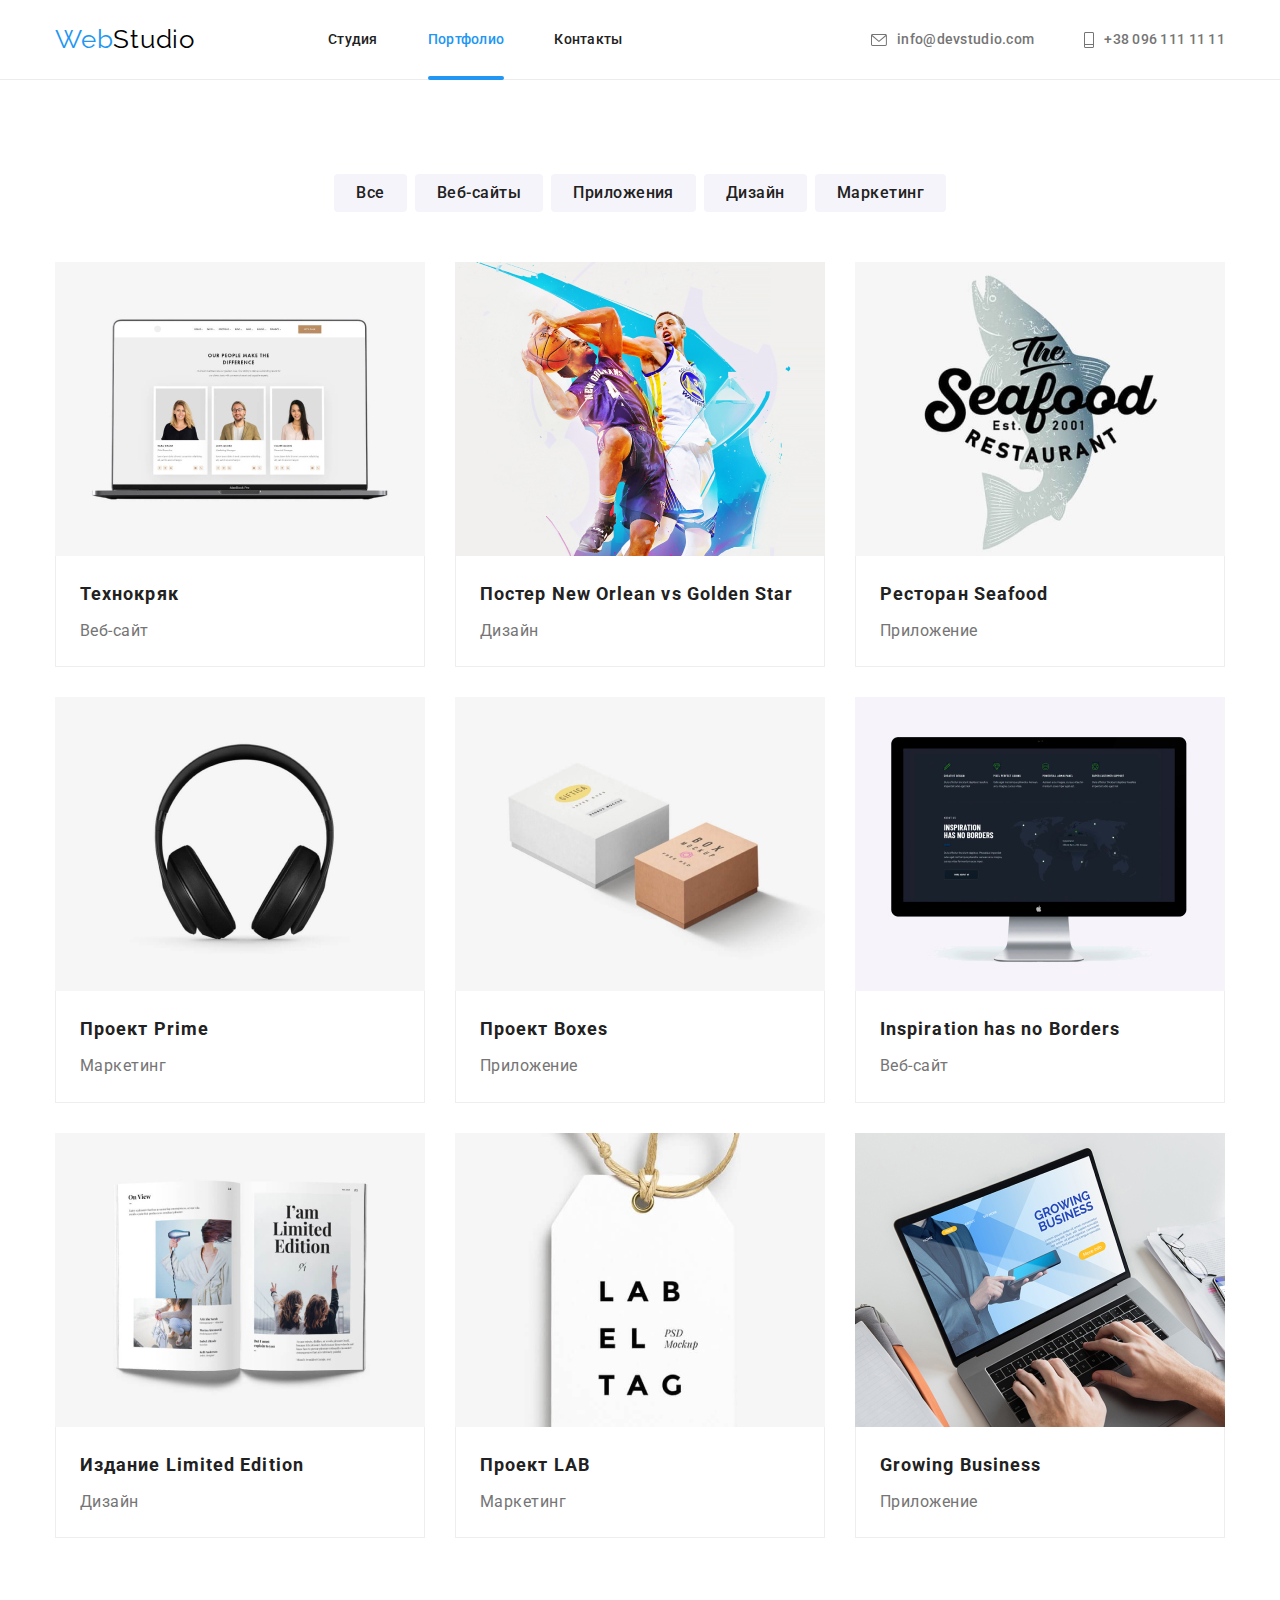
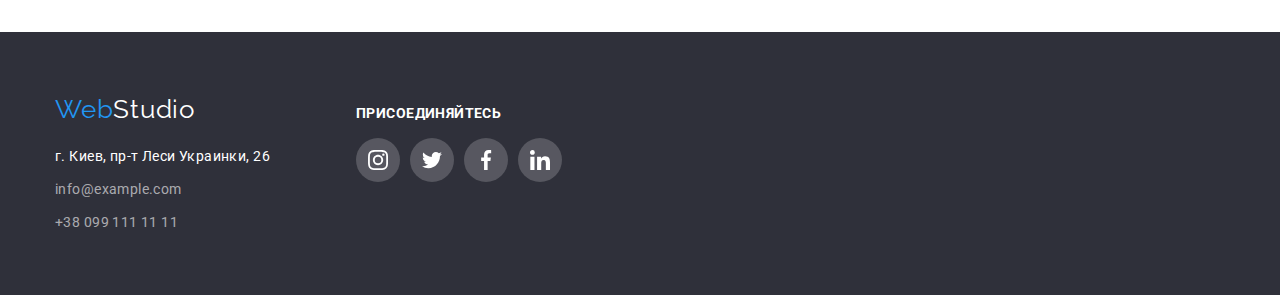
==== commit 3bacce46: "last" ====
--- a/portfolio.html
+++ b/portfolio.html
@@ -219,9 +219,9 @@
               <a href="/index.html"class="logo link">Web<span class="white-color">Studio</span></a>
              <address>
                 <ul class="address list">
-                    <li><a href=""class="physical-address link">г. Киев, пр-т Леси Украинки, 26</a></li> 
-                    <li><a href="info@example.com" class="info link">info@example.com</a></li>
-                    <li><a href="tel:+380991111111" class="info link">+38 099 111 11 11</a></li>  
+                    <li class="address-item"><a href=""class="physical-address link">г. Киев, пр-т Леси Украинки, 26</a></li> 
+                    <li class="address-item"><a href="info@example.com" class="info link">info@example.com</a></li>
+                    <li class="address-item"><a href="tel:+380991111111" class="info link">+38 099 111 11 11</a></li>  
                 </ul>
              </address>
             </div>
--- a/css/style.css
+++ b/css/style.css
@@ -31,17 +31,17 @@
  }
  .container {
      width: 1200px;
-     padding-left: 15px;
-     padding-right: 15px;
+     padding: 0 15px;
      margin: 0 auto;
  }
  .list {
      list-style: none;
+     margin: 0; 
+ }
+ .link {
+     text-decoration: none;
      margin-top: 0;
      margin-bottom: 0;
- }
- .link {
-     text-decoration: none;
  }
  /* Шапка сторінки */
  
@@ -207,15 +207,10 @@
      padding: 94px 0 47px 0;
  }
  .advantages {
-     padding-left: 0;
-     padding-right: 0;
+     padding: 0; 
  }
  .adwantage-item {
      max-width: 270px;
-     padding-left: 0;
-     padding-right: 0;
-     margin-left: 0;
-     margin-right: 0;   
  }
  .advantage-icon-group {
      background-color: var(--team-background-color);
@@ -240,8 +235,7 @@
      letter-spacing: 0.03em;
      text-transform: uppercase;
  
-     margin-top: 0;
-     margin-bottom: 10px;
+     margin: 0 0 10px;
  }
  .specific-advantage {
      color: var(--paragraph-text-color);
@@ -302,10 +296,10 @@
      background-color: var(--team-background-color);
      padding: 94px 0;
  }
- 
  .team {
      display: flex;
      justify-content: space-between;
+     padding-left: 0;
  }
  .team-card {
      text-align: center;
@@ -335,8 +329,7 @@
 
 .team-icon-list {
     list-style: none;
-    padding-left: 32px;
-    padding-right: 32px;
+    padding: 0 32px;
     margin-bottom: 30px;
 
     display: flex;
@@ -351,7 +344,8 @@
     align-items: center;
     border-radius: 50%; 
     fill: var(--icon-color);
-    transition: fill 250ms var(--timing-function);
+    transition: fill 250ms var(--timing-function),
+    background-coor 250ms var(--timing-function);
 }
 .team-icon-item:not(:last-child){
     margin-right: 10px;
@@ -384,7 +378,8 @@
     justify-content: center;
     align-items: center;
 
-    transition: fill 250ms var(--timing-function);
+    transition: fill 250ms var(--timing-function),
+    border-color 250ms var(--timing-function);
 }
 .clients-logo-source:hover,
 .clients-logo-source:focus {
@@ -397,8 +392,6 @@
  .footer {
      background-color: var(--footor-background-color);
      padding: 60px 0;
-     margin-top: 0;
-     margin-bottom: 0;
  }
 
  .footer-container {
@@ -432,19 +425,20 @@
  }
  .physical-address {
      color: var(--body-background-color);
-     margin-top: 0;
-     padding-bottom: 9px;
-     transition: fill 250ms var(--timing-function);
+     margin-top: 0 0 9px;
+     transition: color 250ms var(--timing-function);
  }
  .address .info {
      color: var(--footer-info-color);
-     margin-top: 0;
-     padding-bottom: 9px;
+     margin: 0 0 9px;
      transition: color 250ms var(--timing-function);
  }
  .address .link:hover,
  .address .link:focus {
      color: var(--accent-color);
+ }
+ .address-item:not(:last-child) {
+     margin-bottom: 9px;
  }
 .join {
     padding-left: 0;
@@ -471,7 +465,7 @@
     border-radius: 50%; 
     fill: var(--body-background-color);
     background-color: var(--icon-background-color);
-    transition: fill 250ms var(--timing-function);
+    transition: background-color 250ms var(--timing-function);
 }
 .join-icon-item:not(:last-child){
     margin-right: 10px;
@@ -565,9 +559,7 @@
    margin-top: 0;
    cursor: pointer;  
    
-   transition: color 250ms var(--timing-function),
-   box-shadow 250ms var(--timing-function),
-   backgraund 250ms var(--timing-function);
+   transition: all 250ms var(--timing-function);
 }
 .nav-button:not(:last-child) {
    margin-right: 8px;
@@ -606,16 +598,8 @@
     
 }
 .card-text {
-   margin-left: 0;
-   margin-right: 0;
-   padding-left: 0;
-   padding-right: 0;
-   width: 370px;
-   box-sizing: border-box;
+   border: var(--card-border-color);
    border-top: none;
-   border-left: var(--card-border-color);
-   border-right: var(--card-border-color);
-   border-bottom: var(--card-border-color);
 }
 img {
    display: block;
